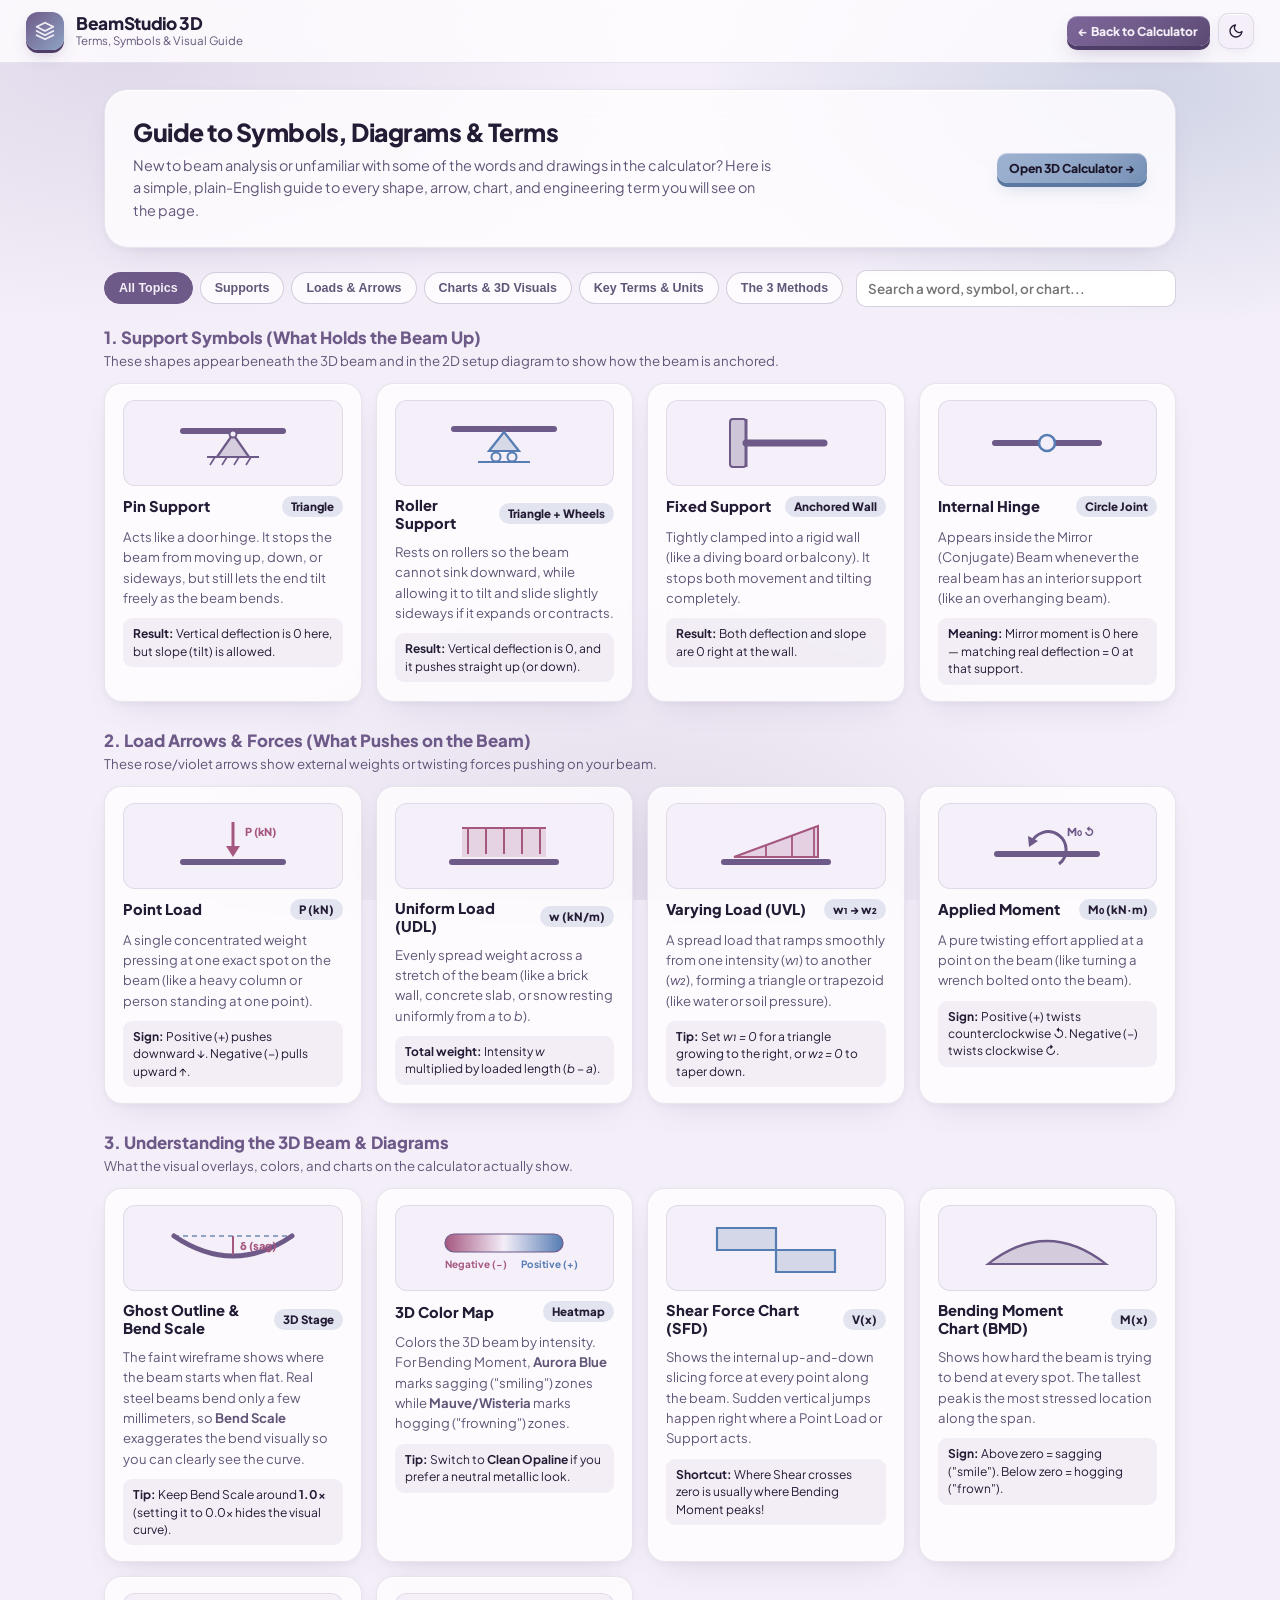
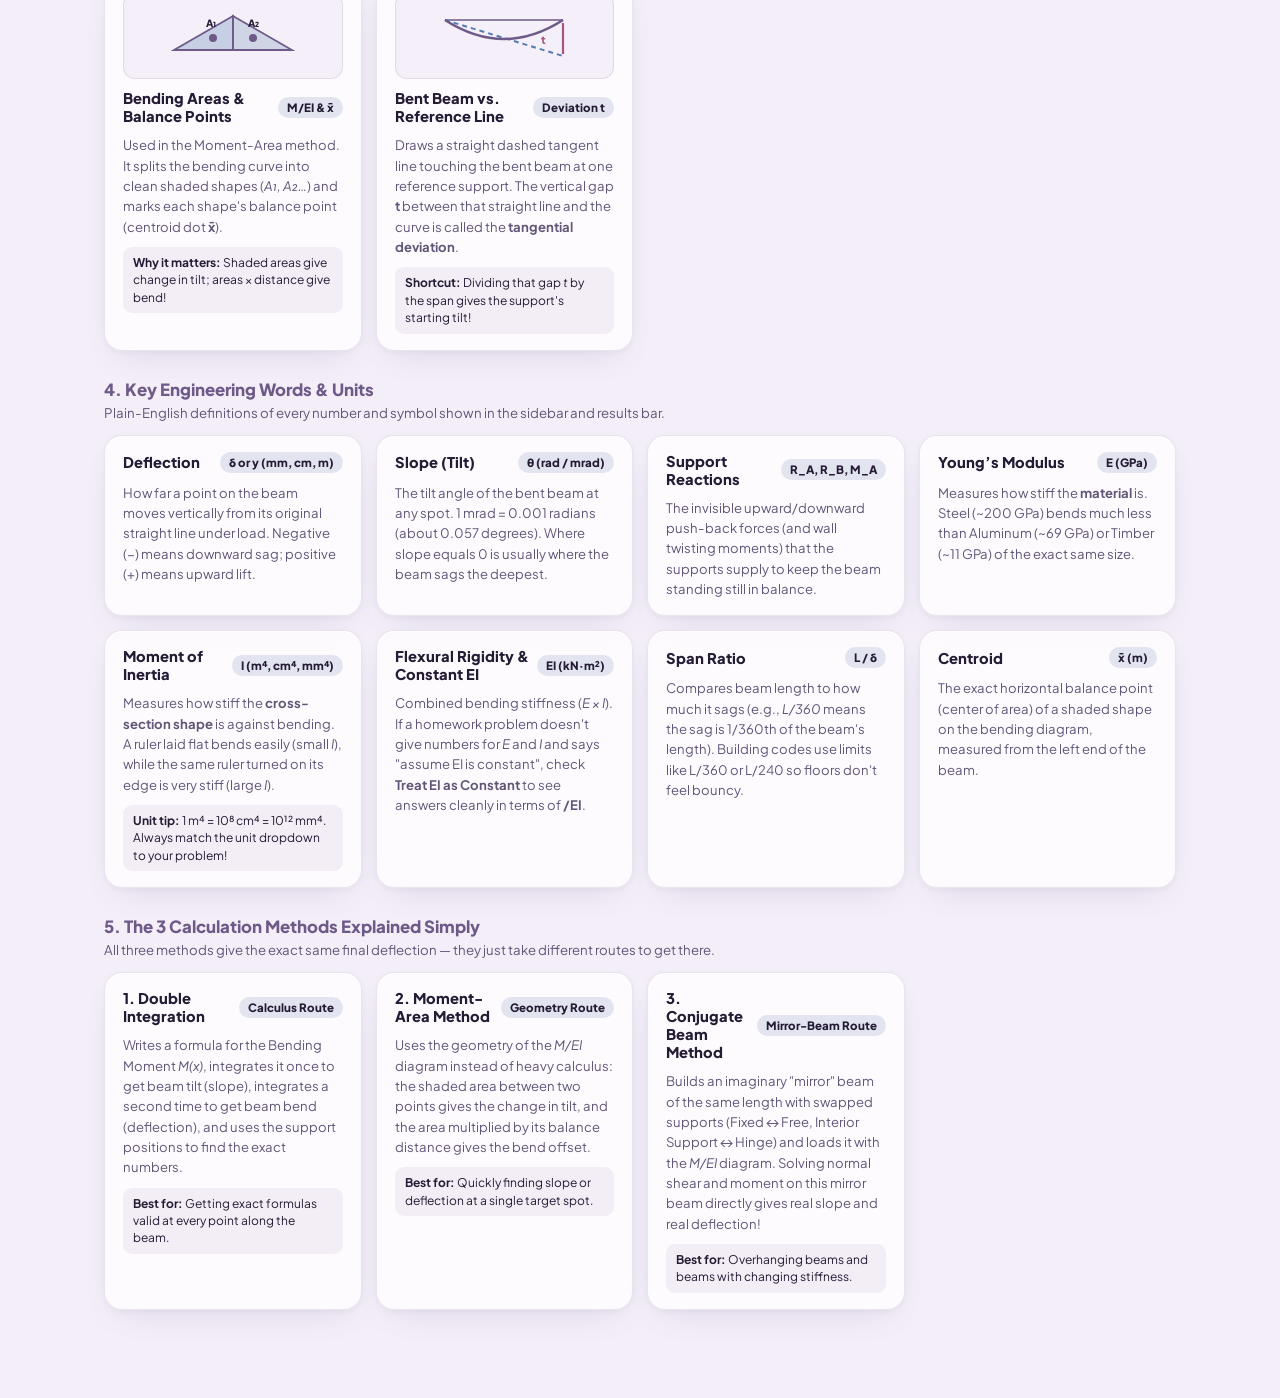
==== glossary.html @ db4e7d09 "Initial commit: BeamStudio 3D beam deflection, SFD & BMD calculator" ====
<!DOCTYPE html>
<html lang="en" data-theme="light">
<head>
  <meta charset="UTF-8" />
  <meta name="viewport" content="width=device-width, initial-scale=1.0" />
  <title>Terms &amp; Visual Guide — BeamStudio 3D</title>
  <link rel="preconnect" href="https://fonts.googleapis.com" />
  <link rel="preconnect" href="https://fonts.gstatic.com" crossorigin />
  <link href="https://fonts.googleapis.com/css2?family=Inter:wght@400;500;600;700&family=Plus+Jakarta+Sans:wght@600;700;800&display=swap" rel="stylesheet" />
  <link rel="stylesheet" href="css/styles.css" />
  <style>
    .glossary-wrap {
      max-width: 1120px;
      margin: 0 auto;
      padding: 26px 24px 60px;
    }
    .glossary-hero {
      background: var(--surface-card);
      backdrop-filter: blur(18px);
      border: 1px solid var(--border-subtle);
      border-radius: 24px;
      box-shadow: var(--shadow-card);
      padding: 26px 28px;
      margin-bottom: 22px;
      display: flex;
      flex-wrap: wrap;
      align-items: center;
      justify-content: space-between;
      gap: 18px;
    }
    .glossary-hero h1 {
      margin: 0 0 6px;
      font-size: 1.55rem;
      font-weight: 800;
      letter-spacing: -0.02em;
    }
    .glossary-hero p {
      margin: 0;
      font-size: 0.9rem;
      color: var(--text-secondary);
      max-width: 640px;
      line-height: 1.55;
    }
    .filter-bar {
      display: flex;
      flex-wrap: wrap;
      align-items: center;
      justify-content: space-between;
      gap: 12px;
      margin-bottom: 20px;
    }
    .filter-pills {
      display: flex;
      flex-wrap: wrap;
      gap: 7px;
    }
    .filter-pill {
      padding: 8px 14px;
      border-radius: 99px;
      border: 1px solid var(--border-strong);
      background: var(--surface-card);
      color: var(--text-secondary);
      font-size: 0.78rem;
      font-weight: 700;
      cursor: pointer;
      transition: all 0.15s ease;
    }
    .filter-pill.active, .filter-pill:hover {
      background: var(--wisteria);
      color: var(--starlight);
      border-color: var(--wisteria);
    }
    .search-box {
      min-width: 240px;
      max-width: 320px;
      flex: 1;
    }
    .section-group {
      margin-bottom: 28px;
    }
    .group-heading {
      font-size: 1.05rem;
      font-weight: 800;
      margin: 0 0 4px;
      color: var(--wisteria);
    }
    [data-theme="dark"] .group-heading { color: var(--aurora); }
    .group-desc {
      margin: 0 0 14px;
      font-size: 0.83rem;
      color: var(--text-secondary);
    }
    .visual-grid {
      display: grid;
      grid-template-columns: repeat(auto-fill, minmax(250px, 1fr));
      gap: 14px;
    }
    .term-card {
      background: var(--surface-card);
      backdrop-filter: blur(14px);
      border: 1px solid var(--border-subtle);
      border-radius: 18px;
      box-shadow: var(--shadow-card);
      padding: 16px 18px;
      display: flex;
      flex-direction: column;
      gap: 10px;
      transition: transform 0.18s ease;
    }
    .term-card:hover { transform: translateY(-2px); }
    .term-visual {
      height: 86px;
      border-radius: 12px;
      background: var(--surface-soft);
      border: 1px solid var(--border-subtle);
      display: grid;
      place-items: center;
      padding: 8px;
    }
    .term-head {
      display: flex;
      align-items: center;
      justify-content: space-between;
      gap: 8px;
    }
    .term-name {
      font-size: 0.92rem;
      font-weight: 800;
      color: var(--text-primary);
    }
    .term-symbol {
      font-size: 0.72rem;
      font-weight: 800;
      padding: 3px 9px;
      border-radius: 99px;
      background: rgba(142, 164, 196, 0.25);
      color: var(--text-primary);
      white-space: nowrap;
    }
    .term-def {
      margin: 0;
      font-size: 0.82rem;
      line-height: 1.55;
      color: var(--text-secondary);
    }
    .term-tip {
      font-size: 0.75rem;
      padding: 7px 10px;
      border-radius: 9px;
      background: rgba(110, 90, 136, 0.08);
      color: var(--text-primary);
      line-height: 1.45;
    }
    [data-theme="dark"] .term-tip { background: rgba(142, 164, 196, 0.12); }
    .empty-search {
      text-align: center;
      padding: 36px;
      color: var(--text-secondary);
      font-weight: 700;
    }
  </style>
</head>
<body>
  <header class="topbar">
    <div class="brand">
      <div class="brand-cube" aria-hidden="true">
        <svg width="20" height="20" viewBox="0 0 24 24" fill="none" stroke="currentColor" stroke-width="2.1" stroke-linecap="round" stroke-linejoin="round">
          <path d="M12 2L2 7l10 5 10-5-10-5z"/>
          <path d="M2 17l10 5 10-5"/>
          <path d="M2 12l10 5 10-5"/>
        </svg>
      </div>
      <div>
        <div class="brand-title">BeamStudio 3D</div>
        <div class="brand-sub">Terms, Symbols &amp; Visual Guide</div>
      </div>
    </div>

    <div class="topbar-actions">
      <a class="btn-3d btn-3d-primary btn-sm" href="index.html" style="text-decoration:none;">
        ← Back to Calculator
      </a>
      <button class="icon-btn" id="glossaryThemeBtn" type="button" title="Switch Starlight / Twilight Theme">
        <svg width="16" height="16" viewBox="0 0 24 24" fill="none" stroke="currentColor" stroke-width="2" stroke-linecap="round" stroke-linejoin="round">
          <path d="M21 12.79A9 9 0 1 1 11.21 3 7 7 0 0 0 21 12.79z"/>
        </svg>
      </button>
    </div>
  </header>

  <main class="glossary-wrap">
    <section class="glossary-hero">
      <div>
        <h1>Guide to Symbols, Diagrams &amp; Terms</h1>
        <p>
          New to beam analysis or unfamiliar with some of the words and drawings in the calculator? Here is a simple, plain-English guide to every shape, arrow, chart, and engineering term you will see on the page.
        </p>
      </div>
      <a class="btn-3d btn-3d-aurora btn-sm" href="index.html" style="text-decoration:none;">Open 3D Calculator →</a>
    </section>

    <!-- Search & Category Filters -->
    <div class="filter-bar">
      <div class="filter-pills" id="categoryPills">
        <button class="filter-pill active" data-cat="all" type="button">All Topics</button>
        <button class="filter-pill" data-cat="supports" type="button">Supports</button>
        <button class="filter-pill" data-cat="loads" type="button">Loads &amp; Arrows</button>
        <button class="filter-pill" data-cat="diagrams" type="button">Charts &amp; 3D Visuals</button>
        <button class="filter-pill" data-cat="terms" type="button">Key Terms &amp; Units</button>
        <button class="filter-pill" data-cat="methods" type="button">The 3 Methods</button>
      </div>
      <input class="input-3d search-box" id="termSearchInput" type="search" placeholder="Search a word, symbol, or chart..." />
    </div>

    <!-- 1. SUPPORT SYMBOLS -->
    <section class="section-group" data-group="supports">
      <h2 class="group-heading">1. Support Symbols (What Holds the Beam Up)</h2>
      <p class="group-desc">These shapes appear beneath the 3D beam and in the 2D setup diagram to show how the beam is anchored.</p>
      <div class="visual-grid">
        <article class="term-card" data-cat="supports">
          <div class="term-visual">
            <svg width="140" height="68" viewBox="0 0 140 68">
              <line x1="20" y1="22" x2="120" y2="22" stroke="#6e5a88" stroke-width="6" stroke-linecap="round"/>
              <polygon points="70,25 54,48 86,48" fill="rgba(110,90,136,0.22)" stroke="#6e5a88" stroke-width="2.2"/>
              <circle cx="70" cy="25" r="3.5" fill="#f3eef8" stroke="#6e5a88" stroke-width="2"/>
              <line x1="44" y1="48" x2="96" y2="48" stroke="#6e5a88" stroke-width="2"/>
              <line x1="52" y1="48" x2="47" y2="56" stroke="#6e5a88" stroke-width="1.6"/>
              <line x1="64" y1="48" x2="59" y2="56" stroke="#6e5a88" stroke-width="1.6"/>
              <line x1="76" y1="48" x2="71" y2="56" stroke="#6e5a88" stroke-width="1.6"/>
              <line x1="88" y1="48" x2="83" y2="56" stroke="#6e5a88" stroke-width="1.6"/>
            </svg>
          </div>
          <div class="term-head">
            <span class="term-name">Pin Support</span>
            <span class="term-symbol">Triangle</span>
          </div>
          <p class="term-def">Acts like a door hinge. It stops the beam from moving up, down, or sideways, but still lets the end tilt freely as the beam bends.</p>
          <div class="term-tip"><strong>Result:</strong> Vertical deflection is 0 here, but slope (tilt) is allowed.</div>
        </article>

        <article class="term-card" data-cat="supports">
          <div class="term-visual">
            <svg width="140" height="68" viewBox="0 0 140 68">
              <line x1="20" y1="20" x2="120" y2="20" stroke="#6e5a88" stroke-width="6" stroke-linecap="round"/>
              <polygon points="70,23 55,42 85,42" fill="rgba(142,164,196,0.30)" stroke="#557cb3" stroke-width="2.2"/>
              <circle cx="62" cy="48" r="4.5" fill="none" stroke="#557cb3" stroke-width="2"/>
              <circle cx="78" cy="48" r="4.5" fill="none" stroke="#557cb3" stroke-width="2"/>
              <line x1="44" y1="53" x2="96" y2="53" stroke="#557cb3" stroke-width="2"/>
            </svg>
          </div>
          <div class="term-head">
            <span class="term-name">Roller Support</span>
            <span class="term-symbol">Triangle + Wheels</span>
          </div>
          <p class="term-def">Rests on rollers so the beam cannot sink downward, while allowing it to tilt and slide slightly sideways if it expands or contracts.</p>
          <div class="term-tip"><strong>Result:</strong> Vertical deflection is 0, and it pushes straight up (or down).</div>
        </article>

        <article class="term-card" data-cat="supports">
          <div class="term-visual">
            <svg width="140" height="68" viewBox="0 0 140 68">
              <rect x="24" y="10" width="16" height="48" rx="3" fill="rgba(110,90,136,0.28)" stroke="#6e5a88" stroke-width="2"/>
              <line x1="40" y1="10" x2="40" y2="58" stroke="#6e5a88" stroke-width="3"/>
              <line x1="40" y1="34" x2="118" y2="34" stroke="#6e5a88" stroke-width="7" stroke-linecap="round"/>
            </svg>
          </div>
          <div class="term-head">
            <span class="term-name">Fixed Support</span>
            <span class="term-symbol">Anchored Wall</span>
          </div>
          <p class="term-def">Tightly clamped into a rigid wall (like a diving board or balcony). It stops both movement and tilting completely.</p>
          <div class="term-tip"><strong>Result:</strong> Both deflection and slope are 0 right at the wall.</div>
        </article>

        <article class="term-card" data-cat="supports">
          <div class="term-visual">
            <svg width="140" height="68" viewBox="0 0 140 68">
              <line x1="18" y1="34" x2="62" y2="34" stroke="#6e5a88" stroke-width="6" stroke-linecap="round"/>
              <line x1="78" y1="34" x2="122" y2="34" stroke="#6e5a88" stroke-width="6" stroke-linecap="round"/>
              <circle cx="70" cy="34" r="8" fill="#f3eef8" stroke="#557cb3" stroke-width="2.6"/>
            </svg>
          </div>
          <div class="term-head">
            <span class="term-name">Internal Hinge</span>
            <span class="term-symbol">Circle Joint</span>
          </div>
          <p class="term-def">Appears inside the Mirror (Conjugate) Beam whenever the real beam has an interior support (like an overhanging beam).</p>
          <div class="term-tip"><strong>Meaning:</strong> Mirror moment is 0 here — matching real deflection = 0 at that support.</div>
        </article>
      </div>
    </section>

    <!-- 2. LOAD SYMBOLS -->
    <section class="section-group" data-group="loads">
      <h2 class="group-heading">2. Load Arrows &amp; Forces (What Pushes on the Beam)</h2>
      <p class="group-desc">These rose/violet arrows show external weights or twisting forces pushing on your beam.</p>
      <div class="visual-grid">
        <article class="term-card" data-cat="loads">
          <div class="term-visual">
            <svg width="140" height="68" viewBox="0 0 140 68">
              <line x1="20" y1="50" x2="120" y2="50" stroke="#6e5a88" stroke-width="6" stroke-linecap="round"/>
              <line x1="70" y1="10" x2="70" y2="41" stroke="#a65780" stroke-width="3"/>
              <polygon points="70,45 63,34 77,34" fill="#a65780"/>
              <text x="82" y="24" font-size="11" font-weight="800" fill="#a65780">P (kN)</text>
            </svg>
          </div>
          <div class="term-head">
            <span class="term-name">Point Load</span>
            <span class="term-symbol">P (kN)</span>
          </div>
          <p class="term-def">A single concentrated weight pressing at one exact spot on the beam (like a heavy column or person standing at one point).</p>
          <div class="term-tip"><strong>Sign:</strong> Positive (+) pushes downward ↓. Negative (−) pulls upward ↑.</div>
        </article>

        <article class="term-card" data-cat="loads">
          <div class="term-visual">
            <svg width="140" height="68" viewBox="0 0 140 68">
              <line x1="18" y1="50" x2="122" y2="50" stroke="#6e5a88" stroke-width="6" stroke-linecap="round"/>
              <rect x="28" y="16" width="84" height="29" fill="rgba(166,87,128,0.18)"/>
              <line x1="28" y1="16" x2="112" y2="16" stroke="#a65780" stroke-width="2.2"/>
              <g stroke="#a65780" stroke-width="2">
                <line x1="34" y1="16" x2="34" y2="42"/><line x1="52" y1="16" x2="52" y2="42"/>
                <line x1="70" y1="16" x2="70" y2="42"/><line x1="88" y1="16" x2="88" y2="42"/>
                <line x1="106" y1="16" x2="106" y2="42"/>
              </g>
            </svg>
          </div>
          <div class="term-head">
            <span class="term-name">Uniform Load (UDL)</span>
            <span class="term-symbol">w (kN/m)</span>
          </div>
          <p class="term-def">Evenly spread weight across a stretch of the beam (like a brick wall, concrete slab, or snow resting uniformly from <i>a</i> to <i>b</i>).</p>
          <div class="term-tip"><strong>Total weight:</strong> Intensity <i>w</i> multiplied by loaded length (<i>b − a</i>).</div>
        </article>

        <article class="term-card" data-cat="loads">
          <div class="term-visual">
            <svg width="140" height="68" viewBox="0 0 140 68">
              <line x1="18" y1="50" x2="122" y2="50" stroke="#6e5a88" stroke-width="6" stroke-linecap="round"/>
              <polygon points="28,45 112,45 112,14" fill="rgba(166,87,128,0.20)" stroke="#a65780" stroke-width="2"/>
              <line x1="60" y1="33" x2="60" y2="44" stroke="#a65780" stroke-width="1.8"/>
              <line x1="86" y1="24" x2="86" y2="44" stroke="#a65780" stroke-width="1.8"/>
              <line x1="108" y1="16" x2="108" y2="44" stroke="#a65780" stroke-width="1.8"/>
            </svg>
          </div>
          <div class="term-head">
            <span class="term-name">Varying Load (UVL)</span>
            <span class="term-symbol">w₁ → w₂</span>
          </div>
          <p class="term-def">A spread load that ramps smoothly from one intensity (<i>w₁</i>) to another (<i>w₂</i>), forming a triangle or trapezoid (like water or soil pressure).</p>
          <div class="term-tip"><strong>Tip:</strong> Set <i>w₁ = 0</i> for a triangle growing to the right, or <i>w₂ = 0</i> to taper down.</div>
        </article>

        <article class="term-card" data-cat="loads">
          <div class="term-visual">
            <svg width="140" height="68" viewBox="0 0 140 68">
              <line x1="20" y1="42" x2="120" y2="42" stroke="#6e5a88" stroke-width="6" stroke-linecap="round"/>
              <path d="M 54 32 A 18 18 0 1 1 82 52" fill="none" stroke="#6e5a88" stroke-width="3"/>
              <polygon points="52,35 51,24 61,29" fill="#6e5a88"/>
              <text x="90" y="24" font-size="11" font-weight="800" fill="#6e5a88">M₀ ↺</text>
            </svg>
          </div>
          <div class="term-head">
            <span class="term-name">Applied Moment</span>
            <span class="term-symbol">M₀ (kN·m)</span>
          </div>
          <p class="term-def">A pure twisting effort applied at a point on the beam (like turning a wrench bolted onto the beam).</p>
          <div class="term-tip"><strong>Sign:</strong> Positive (+) twists counterclockwise ↺. Negative (−) twists clockwise ↻.</div>
        </article>
      </div>
    </section>

    <!-- 3. CHARTS & 3D VISUALS -->
    <section class="section-group" data-group="diagrams">
      <h2 class="group-heading">3. Understanding the 3D Beam &amp; Diagrams</h2>
      <p class="group-desc">What the visual overlays, colors, and charts on the calculator actually show.</p>
      <div class="visual-grid">
        <article class="term-card" data-cat="diagrams">
          <div class="term-visual">
            <svg width="150" height="68" viewBox="0 0 150 68">
              <line x1="16" y1="22" x2="134" y2="22" stroke="#8ea4c4" stroke-width="2" stroke-dasharray="5,4"/>
              <path d="M 16 22 Q 75 62 134 22" fill="none" stroke="#6e5a88" stroke-width="5" stroke-linecap="round"/>
              <line x1="75" y1="22" x2="75" y2="41" stroke="#a65780" stroke-width="2"/>
              <text x="82" y="36" font-size="11" font-weight="800" fill="#a65780">δ (sag)</text>
            </svg>
          </div>
          <div class="term-head">
            <span class="term-name">Ghost Outline &amp; Bend Scale</span>
            <span class="term-symbol">3D Stage</span>
          </div>
          <p class="term-def">The faint wireframe shows where the beam starts when flat. Real steel beams bend only a few millimeters, so <b>Bend Scale</b> exaggerates the bend visually so you can clearly see the curve.</p>
          <div class="term-tip"><strong>Tip:</strong> Keep Bend Scale around <b>1.0×</b> (setting it to 0.0× hides the visual curve).</div>
        </article>

        <article class="term-card" data-cat="diagrams">
          <div class="term-visual">
            <svg width="150" height="68" viewBox="0 0 150 68">
              <defs>
                <linearGradient id="gMap" x1="0" x2="1" y1="0" y2="0">
                  <stop offset="0%" stop-color="#a65780"/>
                  <stop offset="50%" stop-color="#f3eef8"/>
                  <stop offset="100%" stop-color="#557cb3"/>
                </linearGradient>
              </defs>
              <rect x="16" y="20" width="118" height="18" rx="9" fill="url(#gMap)" stroke="#6e5a88" stroke-width="1.2"/>
              <text x="16" y="54" font-size="10" font-weight="700" fill="#a65780">Negative (−)</text>
              <text x="92" y="54" font-size="10" font-weight="700" fill="#557cb3">Positive (+)</text>
            </svg>
          </div>
          <div class="term-head">
            <span class="term-name">3D Color Map</span>
            <span class="term-symbol">Heatmap</span>
          </div>
          <p class="term-def">Colors the 3D beam by intensity. For Bending Moment, <b>Aurora Blue</b> marks sagging ("smiling") zones while <b>Mauve/Wisteria</b> marks hogging ("frowning") zones.</p>
          <div class="term-tip"><strong>Tip:</strong> Switch to <b>Clean Opaline</b> if you prefer a neutral metallic look.</div>
        </article>

        <article class="term-card" data-cat="diagrams">
          <div class="term-visual">
            <svg width="150" height="68" viewBox="0 0 150 68">
              <line x1="16" y1="36" x2="134" y2="36" stroke="#6e5a88" stroke-width="1.5"/>
              <polygon points="16,36 16,14 75,14 75,58 134,58 134,36" fill="rgba(142,164,196,0.32)" stroke="#557cb3" stroke-width="2.2"/>
            </svg>
          </div>
          <div class="term-head">
            <span class="term-name">Shear Force Chart (SFD)</span>
            <span class="term-symbol">V(x)</span>
          </div>
          <p class="term-def">Shows the internal up-and-down slicing force at every point along the beam. Sudden vertical jumps happen right where a Point Load or Support acts.</p>
          <div class="term-tip"><strong>Shortcut:</strong> Where Shear crosses zero is usually where Bending Moment peaks!</div>
        </article>

        <article class="term-card" data-cat="diagrams">
          <div class="term-visual">
            <svg width="150" height="68" viewBox="0 0 150 68">
              <line x1="16" y1="50" x2="134" y2="50" stroke="#6e5a88" stroke-width="1.5"/>
              <path d="M 16 50 Q 75 4 134 50 Z" fill="rgba(110,90,136,0.24)" stroke="#6e5a88" stroke-width="2.2"/>
            </svg>
          </div>
          <div class="term-head">
            <span class="term-name">Bending Moment Chart (BMD)</span>
            <span class="term-symbol">M(x)</span>
          </div>
          <p class="term-def">Shows how hard the beam is trying to bend at every spot. The tallest peak is the most stressed location along the span.</p>
          <div class="term-tip"><strong>Sign:</strong> Above zero = sagging ("smile"). Below zero = hogging ("frown").</div>
        </article>

        <article class="term-card" data-cat="diagrams">
          <div class="term-visual">
            <svg width="150" height="68" viewBox="0 0 150 68">
              <line x1="16" y1="48" x2="134" y2="48" stroke="#6e5a88" stroke-width="1.5"/>
              <polygon points="16,48 75,14 75,48" fill="rgba(85,124,179,0.28)" stroke="#6e5a88" stroke-width="1.8"/>
              <polygon points="75,48 75,14 134,48" fill="rgba(142,164,196,0.34)" stroke="#6e5a88" stroke-width="1.8"/>
              <circle cx="55" cy="36" r="4" fill="#6e5a88"/>
              <circle cx="95" cy="36" r="4" fill="#6e5a88"/>
              <text x="48" y="25" font-size="10" font-weight="800" fill="#241b35">A₁</text>
              <text x="90" y="25" font-size="10" font-weight="800" fill="#241b35">A₂</text>
            </svg>
          </div>
          <div class="term-head">
            <span class="term-name">Bending Areas &amp; Balance Points</span>
            <span class="term-symbol">M/EI &amp; x̄</span>
          </div>
          <p class="term-def">Used in the Moment-Area method. It splits the bending curve into clean shaded shapes (<i>A₁, A₂…</i>) and marks each shape's balance point (centroid dot <b>x̄</b>).</p>
          <div class="term-tip"><strong>Why it matters:</strong> Shaded areas give change in tilt; areas × distance give bend!</div>
        </article>

        <article class="term-card" data-cat="diagrams">
          <div class="term-visual">
            <svg width="150" height="68" viewBox="0 0 150 68">
              <line x1="16" y1="18" x2="134" y2="18" stroke="#6e5a88" stroke-width="1.4"/>
              <line x1="16" y1="18" x2="134" y2="54" stroke="#557cb3" stroke-width="2" stroke-dasharray="5,4"/>
              <path d="M 16 18 Q 75 56 134 18" fill="none" stroke="#6e5a88" stroke-width="2.6"/>
              <line x1="134" y1="52" x2="134" y2="21" stroke="#a65780" stroke-width="2.2"/>
              <text x="112" y="42" font-size="11" font-weight="800" fill="#a65780">t</text>
            </svg>
          </div>
          <div class="term-head">
            <span class="term-name">Bent Beam vs. Reference Line</span>
            <span class="term-symbol">Deviation t</span>
          </div>
          <p class="term-def">Draws a straight dashed tangent line touching the bent beam at one reference support. The vertical gap <b>t</b> between that straight line and the curve is called the <b>tangential deviation</b>.</p>
          <div class="term-tip"><strong>Shortcut:</strong> Dividing that gap <i>t</i> by the span gives the support's starting tilt!</div>
        </article>
      </div>
    </section>

    <!-- 4. KEY TERMS & UNITS -->
    <section class="section-group" data-group="terms">
      <h2 class="group-heading">4. Key Engineering Words &amp; Units</h2>
      <p class="group-desc">Plain-English definitions of every number and symbol shown in the sidebar and results bar.</p>
      <div class="visual-grid">
        <article class="term-card" data-cat="terms">
          <div class="term-head">
            <span class="term-name">Deflection</span>
            <span class="term-symbol">δ or y (mm, cm, m)</span>
          </div>
          <p class="term-def">How far a point on the beam moves vertically from its original straight line under load. Negative (−) means downward sag; positive (+) means upward lift.</p>
        </article>

        <article class="term-card" data-cat="terms">
          <div class="term-head">
            <span class="term-name">Slope (Tilt)</span>
            <span class="term-symbol">θ (rad / mrad)</span>
          </div>
          <p class="term-def">The tilt angle of the bent beam at any spot. 1 mrad = 0.001 radians (about 0.057 degrees). Where slope equals 0 is usually where the beam sags the deepest.</p>
        </article>

        <article class="term-card" data-cat="terms">
          <div class="term-head">
            <span class="term-name">Support Reactions</span>
            <span class="term-symbol">R_A, R_B, M_A</span>
          </div>
          <p class="term-def">The invisible upward/downward push-back forces (and wall twisting moments) that the supports supply to keep the beam standing still in balance.</p>
        </article>

        <article class="term-card" data-cat="terms">
          <div class="term-head">
            <span class="term-name">Young’s Modulus</span>
            <span class="term-symbol">E (GPa)</span>
          </div>
          <p class="term-def">Measures how stiff the <b>material</b> is. Steel (~200 GPa) bends much less than Aluminum (~69 GPa) or Timber (~11 GPa) of the exact same size.</p>
        </article>

        <article class="term-card" data-cat="terms">
          <div class="term-head">
            <span class="term-name">Moment of Inertia</span>
            <span class="term-symbol">I (m⁴, cm⁴, mm⁴)</span>
          </div>
          <p class="term-def">Measures how stiff the <b>cross-section shape</b> is against bending. A ruler laid flat bends easily (small <i>I</i>), while the same ruler turned on its edge is very stiff (large <i>I</i>).</p>
          <div class="term-tip"><strong>Unit tip:</strong> 1 m⁴ = 10⁸ cm⁴ = 10¹² mm⁴. Always match the unit dropdown to your problem!</div>
        </article>

        <article class="term-card" data-cat="terms">
          <div class="term-head">
            <span class="term-name">Flexural Rigidity &amp; Constant EI</span>
            <span class="term-symbol">EI (kN·m²)</span>
          </div>
          <p class="term-def">Combined bending stiffness (<i>E × I</i>). If a homework problem doesn't give numbers for <i>E</i> and <i>I</i> and says "assume EI is constant", check <b>Treat EI as Constant</b> to see answers cleanly in terms of <b>/EI</b>.</p>
        </article>

        <article class="term-card" data-cat="terms">
          <div class="term-head">
            <span class="term-name">Span Ratio</span>
            <span class="term-symbol">L / δ</span>
          </div>
          <p class="term-def">Compares beam length to how much it sags (e.g., <i>L/360</i> means the sag is 1/360th of the beam's length). Building codes use limits like L/360 or L/240 so floors don't feel bouncy.</p>
        </article>

        <article class="term-card" data-cat="terms">
          <div class="term-head">
            <span class="term-name">Centroid</span>
            <span class="term-symbol">x̄ (m)</span>
          </div>
          <p class="term-def">The exact horizontal balance point (center of area) of a shaded shape on the bending diagram, measured from the left end of the beam.</p>
        </article>
      </div>
    </section>

    <!-- 5. THE 3 ANALYSIS METHODS -->
    <section class="section-group" data-group="methods">
      <h2 class="group-heading">5. The 3 Calculation Methods Explained Simply</h2>
      <p class="group-desc">All three methods give the exact same final deflection — they just take different routes to get there.</p>
      <div class="visual-grid">
        <article class="term-card" data-cat="methods">
          <div class="term-head">
            <span class="term-name">1. Double Integration</span>
            <span class="term-symbol">Calculus Route</span>
          </div>
          <p class="term-def">Writes a formula for the Bending Moment <i>M(x)</i>, integrates it once to get beam tilt (slope), integrates a second time to get beam bend (deflection), and uses the support positions to find the exact numbers.</p>
          <div class="term-tip"><strong>Best for:</strong> Getting exact formulas valid at every point along the beam.</div>
        </article>

        <article class="term-card" data-cat="methods">
          <div class="term-head">
            <span class="term-name">2. Moment-Area Method</span>
            <span class="term-symbol">Geometry Route</span>
          </div>
          <p class="term-def">Uses the geometry of the <i>M/EI</i> diagram instead of heavy calculus: the shaded area between two points gives the change in tilt, and the area multiplied by its balance distance gives the bend offset.</p>
          <div class="term-tip"><strong>Best for:</strong> Quickly finding slope or deflection at a single target spot.</div>
        </article>

        <article class="term-card" data-cat="methods">
          <div class="term-head">
            <span class="term-name">3. Conjugate Beam Method</span>
            <span class="term-symbol">Mirror-Beam Route</span>
          </div>
          <p class="term-def">Builds an imaginary "mirror" beam of the same length with swapped supports (Fixed ↔ Free, Interior Support ↔ Hinge) and loads it with the <i>M/EI</i> diagram. Solving normal shear and moment on this mirror beam directly gives real slope and real deflection!</p>
          <div class="term-tip"><strong>Best for:</strong> Overhanging beams and beams with changing stiffness.</div>
        </article>
      </div>
    </section>

    <div class="empty-search hidden" id="emptySearchMsg">No matching terms found. Try another keyword like "pin", "UDL", "slope", or "EI".</div>
  </main>

  <script>
    (function () {
      const themeBtn = document.getElementById('glossaryThemeBtn');
      let dark = false;
      try {
        dark = localStorage.getItem('beamstudio_theme') === 'dark';
        if (dark) document.documentElement.setAttribute('data-theme', 'dark');
      } catch (_) {}

      themeBtn.addEventListener('click', () => {
        dark = !dark;
        document.documentElement.setAttribute('data-theme', dark ? 'dark' : 'light');
        try { localStorage.setItem('beamstudio_theme', dark ? 'dark' : 'light'); } catch (_) {}
      });

      const pills = document.querySelectorAll('#categoryPills .filter-pill');
      const searchInput = document.getElementById('termSearchInput');
      const groups = document.querySelectorAll('.section-group');
      const cards = document.querySelectorAll('.term-card');
      const emptyMsg = document.getElementById('emptySearchMsg');
      let activeCat = 'all';

      function applyFilter() {
        const q = searchInput.value.trim().toLowerCase();
        let visibleCount = 0;

        cards.forEach((card) => {
          const catMatch = activeCat === 'all' || card.dataset.cat === activeCat;
          const textMatch = !q || card.textContent.toLowerCase().includes(q);
          const show = catMatch && textMatch;
          card.classList.toggle('hidden', !show);
          if (show) visibleCount++;
        });

        groups.forEach((grp) => {
          const hasVisible = grp.querySelectorAll('.term-card:not(.hidden)').length > 0;
          grp.classList.toggle('hidden', !hasVisible);
        });

        emptyMsg.classList.toggle('hidden', visibleCount > 0);
      }

      pills.forEach((p) => {
        p.addEventListener('click', () => {
          pills.forEach((b) => b.classList.remove('active'));
          p.classList.add('active');
          activeCat = p.dataset.cat;
          applyFilter();
        });
      });

      searchInput.addEventListener('input', applyFilter);
    })();
  </script>
</body>
</html>
---- css/styles.css ----
/* ==========================================================================
   BeamStudio 3D — Calm, Guided Structural Studio Design System
   Uploaded Color Palette (The Color Palette Studio):
     STARLIGHT : #f3eef8
     OPALINE   : #cdc4dc
     AURORA    : #8ea4c4
     WISTERIA  : #6e5a88
   ========================================================================== */

:root {
  --starlight: #f3eef8;
  --opaline: #cdc4dc;
  --aurora: #8ea4c4;
  --wisteria: #6e5a88;

  --wisteria-deep: #4e3d66;
  --wisteria-ink: #241b35;
  --wisteria-muted: #65597b;
  --aurora-deep: #5a7fb3;
  --mauve-accent: #a65780;

  --bg-mesh:
    radial-gradient(ellipse 65% 50% at 10% 6%, rgba(205, 196, 220, 0.50), transparent 60%),
    radial-gradient(ellipse 60% 45% at 90% 10%, rgba(142, 164, 196, 0.34), transparent 58%),
    radial-gradient(ellipse 55% 45% at 50% 96%, rgba(110, 90, 136, 0.12), transparent 65%),
    #f3eef8;

  --surface-card: rgba(255, 253, 255, 0.84);
  --surface-card-solid: #faf7fd;
  --surface-soft: rgba(243, 238, 248, 0.90);
  --surface-input: #ffffff;
  --surface-3d-stage: radial-gradient(circle at 50% 26%, #ffffff 0%, #f3eef8 60%, #e5deef 100%);
  --border-subtle: rgba(110, 90, 136, 0.14);
  --border-strong: rgba(110, 90, 136, 0.28);
  --text-primary: #241b35;
  --text-secondary: #625678;

  --shadow-card:
    0 14px 34px -16px rgba(110, 90, 136, 0.20),
    0 2px 8px -2px rgba(110, 90, 136, 0.08),
    inset 0 1px 0 rgba(255, 255, 255, 0.95);
  --shadow-btn-3d:
    0 4px 0 #4e3d66,
    0 10px 20px -6px rgba(110, 90, 136, 0.38),
    inset 0 1px 0 rgba(243, 238, 248, 0.35);
  --shadow-btn-aurora:
    0 4px 0 #5b78a1,
    0 10px 18px -6px rgba(142, 164, 196, 0.42),
    inset 0 1px 0 rgba(243, 238, 248, 0.45);
  --shadow-pill: 0 4px 14px -6px rgba(110, 90, 136, 0.22), inset 0 1px 0 rgba(255, 255, 255, 0.85);

  --radius-xl: 22px;
  --radius-lg: 16px;
  --radius-md: 12px;
  --radius-sm: 10px;
}

[data-theme="dark"] {
  --bg-mesh:
    radial-gradient(ellipse 65% 50% at 15% 10%, rgba(110, 90, 136, 0.28), transparent 60%),
    radial-gradient(ellipse 60% 45% at 88% 15%, rgba(142, 164, 196, 0.18), transparent 60%),
    #171222;
  --surface-card: rgba(34, 27, 49, 0.86);
  --surface-card-solid: #231b33;
  --surface-soft: rgba(45, 36, 65, 0.90);
  --surface-input: rgba(22, 17, 34, 0.85);
  --surface-3d-stage: radial-gradient(circle at 50% 25%, #2d2342 0%, #1d162c 62%, #130e1e 100%);
  --border-subtle: rgba(205, 196, 220, 0.14);
  --border-strong: rgba(205, 196, 220, 0.28);
  --text-primary: #f3eef8;
  --text-secondary: #cdc4dc;

  --shadow-card:
    0 20px 44px -16px rgba(5, 3, 12, 0.65),
    inset 0 1px 0 rgba(243, 238, 248, 0.08);
  --shadow-btn-3d:
    0 4px 0 #34264a,
    0 10px 22px -6px rgba(0, 0, 0, 0.55),
    inset 0 1px 0 rgba(243, 238, 248, 0.22);
  --shadow-pill: 0 6px 16px -6px rgba(0, 0, 0, 0.45), inset 0 1px 0 rgba(243, 238, 248, 0.08);
}

*, *::before, *::after { box-sizing: border-box; }

html, body {
  margin: 0;
  padding: 0;
  min-height: 100vh;
  font-family: 'Plus Jakarta Sans', 'Inter', 'Segoe UI', system-ui, -apple-system, sans-serif;
  color: var(--text-primary);
  background: var(--bg-mesh);
  background-attachment: fixed;
  -webkit-font-smoothing: antialiased;
}

::-webkit-scrollbar { width: 7px; height: 7px; }
::-webkit-scrollbar-track { background: transparent; }
::-webkit-scrollbar-thumb { background: rgba(110, 90, 136, 0.28); border-radius: 99px; }
::-webkit-scrollbar-thumb:hover { background: rgba(110, 90, 136, 0.5); }

/* ==========================================================================
   Clean Top Navigation Bar
   ========================================================================== */
.topbar {
  position: sticky;
  top: 0;
  z-index: 60;
  display: flex;
  align-items: center;
  justify-content: space-between;
  gap: 16px;
  padding: 12px 26px;
  background: var(--surface-card);
  backdrop-filter: blur(18px);
  -webkit-backdrop-filter: blur(18px);
  border-bottom: 1px solid var(--border-subtle);
}

.brand {
  display: flex;
  align-items: center;
  gap: 12px;
}

.brand-cube {
  width: 38px;
  height: 38px;
  border-radius: 12px;
  background: linear-gradient(135deg, var(--wisteria) 0%, var(--aurora) 100%);
  display: grid;
  place-items: center;
  color: var(--starlight);
  box-shadow: 0 3px 0 var(--wisteria-deep), 0 8px 18px -6px rgba(110, 90, 136, 0.45);
}

.brand-title {
  font-size: 1.08rem;
  font-weight: 800;
  letter-spacing: -0.02em;
  line-height: 1.15;
}
.brand-sub {
  font-size: 0.72rem;
  color: var(--text-secondary);
}

.topbar-actions {
  display: flex;
  align-items: center;
  gap: 8px;
}

.ai-status-btn {
  display: inline-flex;
  align-items: center;
  gap: 8px;
  padding: 8px 13px;
  border-radius: 12px;
  border: 1px solid var(--border-strong);
  background: var(--surface-soft);
  color: var(--text-primary);
  font-size: 0.78rem;
  font-weight: 700;
  cursor: pointer;
  box-shadow: var(--shadow-pill);
  transition: all 0.18s ease;
}
.ai-status-btn:hover { transform: translateY(-1px); border-color: var(--wisteria); }

.status-led {
  width: 8px;
  height: 8px;
  border-radius: 50%;
  background: var(--opaline);
  box-shadow: 0 0 0 3px rgba(205, 196, 220, 0.35);
}
.status-led.connected {
  background: #4ea882;
  box-shadow: 0 0 0 3px rgba(78, 168, 130, 0.25);
}

.icon-btn {
  width: 36px;
  height: 36px;
  border-radius: 11px;
  border: 1px solid var(--border-subtle);
  background: var(--surface-soft);
  color: var(--text-primary);
  display: grid;
  place-items: center;
  cursor: pointer;
  font-weight: 800;
  font-size: 0.86rem;
  box-shadow: var(--shadow-pill);
  transition: all 0.16s ease;
}
.icon-btn:hover { transform: translateY(-1px); border-color: var(--aurora); }

/* ==========================================================================
   Welcome Tip Banner (Gentle First-Time Guidance, Dismissible)
   ========================================================================== */
.welcome-banner {
  max-width: 1580px;
  margin: 16px auto 0;
  padding: 11px 18px;
  border-radius: 14px;
  background: linear-gradient(90deg, rgba(142, 164, 196, 0.22), rgba(205, 196, 220, 0.28));
  border: 1px solid var(--border-strong);
  display: flex;
  align-items: center;
  justify-content: space-between;
  gap: 14px;
  font-size: 0.82rem;
  line-height: 1.45;
  margin-left: 26px;
  margin-right: 26px;
}
.welcome-banner strong { color: var(--wisteria); }
[data-theme="dark"] .welcome-banner strong { color: var(--starlight); }
.banner-close {
  border: none;
  background: transparent;
  color: var(--text-secondary);
  font-size: 0.85rem;
  font-weight: 800;
  cursor: pointer;
  padding: 4px 8px;
  border-radius: 8px;
}
.banner-close:hover { background: rgba(110, 90, 136, 0.14); }

/* ==========================================================================
   Main Two-Column Studio Workspace
   ========================================================================== */
.workspace {
  display: grid;
  grid-template-columns: 356px minmax(0, 1fr);
  gap: 22px;
  padding: 18px 26px 40px;
  max-width: 1632px;
  margin: 0 auto;
  align-items: start;
}

.card-3d {
  background: var(--surface-card);
  backdrop-filter: blur(18px);
  -webkit-backdrop-filter: blur(18px);
  border: 1px solid var(--border-subtle);
  border-radius: var(--radius-xl);
  box-shadow: var(--shadow-card);
  padding: 18px;
}

/* ==========================================================================
   Left Guided Setup Sidebar (Clean 3-Step Flow)
   ========================================================================== */
.sidebar {
  display: flex;
  flex-direction: column;
  gap: 14px;
  position: sticky;
  top: 76px;
  max-height: calc(100vh - 94px);
  overflow-y: auto;
  padding-right: 3px;
}

.setup-step {
  background: var(--surface-card);
  backdrop-filter: blur(16px);
  border: 1px solid var(--border-subtle);
  border-radius: var(--radius-xl);
  box-shadow: var(--shadow-card);
  padding: 16px 18px;
}

.step-heading {
  display: flex;
  align-items: center;
  justify-content: space-between;
  gap: 10px;
  margin-bottom: 12px;
}
.step-heading-left {
  display: flex;
  align-items: center;
  gap: 9px;
}
.step-num {
  width: 24px;
  height: 24px;
  border-radius: 8px;
  background: linear-gradient(135deg, var(--wisteria), var(--aurora));
  color: var(--starlight);
  font-size: 0.74rem;
  font-weight: 800;
  display: grid;
  place-items: center;
  flex-shrink: 0;
}
.step-heading-title {
  font-size: 0.9rem;
  font-weight: 800;
  color: var(--text-primary);
}
.step-helper {
  font-size: 0.73rem;
  color: var(--text-secondary);
  margin: -6px 0 12px 33px;
  line-height: 1.4;
}

.form-grid {
  display: grid;
  grid-template-columns: repeat(2, minmax(0, 1fr));
  gap: 10px;
}
.form-group {
  display: flex;
  flex-direction: column;
  gap: 5px;
}
.form-group.span-2 { grid-column: span 2; }
.form-group label {
  font-size: 0.73rem;
  font-weight: 700;
  color: var(--text-secondary);
}

.input-3d, .select-3d {
  width: 100%;
  padding: 9px 11px;
  border-radius: var(--radius-sm);
  border: 1px solid var(--border-strong);
  background: var(--surface-input);
  color: var(--text-primary);
  font-size: 0.84rem;
  font-weight: 600;
  font-family: inherit;
  outline: none;
  transition: border-color 0.18s ease, box-shadow 0.18s ease;
}
.input-3d:focus, .select-3d:focus {
  border-color: var(--wisteria);
  box-shadow: 0 0 0 3px rgba(110, 90, 136, 0.16);
}

/* Constant EI Toggle Pill */
.const-ei-toggle {
  display: flex;
  align-items: center;
  gap: 8px;
  padding: 8px 11px;
  border-radius: 10px;
  background: var(--surface-soft);
  border: 1px solid var(--border-subtle);
  cursor: pointer;
  font-size: 0.75rem !important;
  font-weight: 600 !important;
  color: var(--text-primary) !important;
  line-height: 1.35;
  transition: border-color 0.16s ease, background 0.16s ease;
}
.const-ei-toggle:hover { border-color: var(--wisteria); }
.const-ei-toggle input[type="checkbox"] {
  accent-color: var(--wisteria);
  width: 15px;
  height: 15px;
  cursor: pointer;
  flex-shrink: 0;
}
.const-ei-toggle code {
  font-weight: 800;
  color: var(--wisteria);
}
[data-theme="dark"] .const-ei-toggle code { color: var(--aurora); }

/* Summary Cell Unit Pills (mm | cm | m) */
.summary-label-row {
  display: flex;
  align-items: center;
  justify-content: space-between;
  gap: 6px;
}
.unit-pills {
  display: inline-flex;
  gap: 2px;
  padding: 2px;
  border-radius: 8px;
  background: rgba(110, 90, 136, 0.10);
}
.unit-pill {
  border: none;
  background: transparent;
  color: var(--text-secondary);
  font-size: 0.67rem;
  font-weight: 800;
  padding: 2px 6px;
  border-radius: 6px;
  cursor: pointer;
  transition: all 0.14s ease;
}
.unit-pill.active {
  background: var(--wisteria);
  color: var(--starlight);
}
.unit-ei-tag {
  font-size: 0.68rem;
  font-weight: 800;
  padding: 2px 7px;
  border-radius: 7px;
  background: rgba(142, 164, 196, 0.28);
  color: var(--wisteria);
}
[data-theme="dark"] .unit-ei-tag { color: var(--starlight); }

/* Collapsible Advanced Section Disclosure */
.disclosure {
  margin-top: 12px;
  border-radius: 12px;
  border: 1px solid var(--border-subtle);
  background: var(--surface-soft);
  overflow: hidden;
}
.disclosure summary {
  list-style: none;
  display: flex;
  align-items: center;
  justify-content: space-between;
  gap: 8px;
  padding: 9px 12px;
  cursor: pointer;
  font-size: 0.76rem;
  font-weight: 700;
  color: var(--text-primary);
  user-select: none;
}
.disclosure summary::-webkit-details-marker { display: none; }
.disclosure summary .summary-meta {
  font-size: 0.71rem;
  color: var(--wisteria);
  font-weight: 700;
}
[data-theme="dark"] .disclosure summary .summary-meta { color: var(--aurora); }
.disclosure-body {
  padding: 10px 12px 12px;
  border-top: 1px solid var(--border-subtle);
}

.section-mini-badge {
  margin-top: 10px;
  padding: 7px 10px;
  border-radius: 9px;
  background: rgba(142, 164, 196, 0.18);
  font-size: 0.73rem;
  font-weight: 700;
  display: flex;
  justify-content: space-between;
}

/* Load Builder Tabs */
.load-type-tabs {
  display: grid;
  grid-template-columns: repeat(4, 1fr);
  gap: 4px;
  background: rgba(110, 90, 136, 0.08);
  padding: 4px;
  border-radius: 11px;
  margin-bottom: 11px;
}
.load-type-btn {
  padding: 7px 4px;
  border-radius: 8px;
  border: none;
  background: transparent;
  color: var(--text-secondary);
  font-size: 0.74rem;
  font-weight: 800;
  cursor: pointer;
  transition: all 0.15s ease;
}
.load-type-btn.active {
  background: var(--wisteria);
  color: var(--starlight);
  box-shadow: 0 3px 10px -2px rgba(110, 90, 136, 0.42);
}

.loads-list {
  display: flex;
  flex-direction: column;
  gap: 6px;
  margin-top: 11px;
  max-height: 175px;
  overflow-y: auto;
}
.load-item {
  display: flex;
  align-items: center;
  justify-content: space-between;
  gap: 8px;
  padding: 8px 10px;
  border-radius: 10px;
  background: var(--surface-soft);
  border: 1px solid var(--border-subtle);
  font-size: 0.77rem;
  font-weight: 600;
}
.load-item-tag {
  font-size: 0.66rem;
  font-weight: 800;
  padding: 2px 7px;
  border-radius: 6px;
  background: rgba(110, 90, 136, 0.15);
  color: var(--wisteria);
  margin-right: 6px;
}
[data-theme="dark"] .load-item-tag { color: var(--starlight); background: rgba(142, 164, 196, 0.24); }
.load-remove-btn {
  border: none;
  background: transparent;
  color: var(--mauve-accent);
  font-size: 1.05rem;
  font-weight: 800;
  cursor: pointer;
  padding: 0 6px;
  border-radius: 6px;
}
.load-remove-btn:hover { background: rgba(166, 87, 128, 0.14); }

/* Method Selector Radio Cards in Step 3 */
.method-radio-list {
  display: flex;
  flex-direction: column;
  gap: 7px;
}
.method-radio {
  display: flex;
  align-items: center;
  justify-content: space-between;
  gap: 10px;
  padding: 10px 12px;
  border-radius: 12px;
  border: 1.5px solid var(--border-subtle);
  background: var(--surface-soft);
  cursor: pointer;
  text-align: left;
  transition: all 0.16s ease;
}
.method-radio:hover { border-color: var(--aurora); }
.method-radio.active {
  background: linear-gradient(135deg, var(--wisteria) 0%, #5b4973 100%);
  border-color: var(--wisteria);
  color: var(--starlight);
  box-shadow: 0 8px 18px -6px rgba(110, 90, 136, 0.50);
}
.method-radio-title {
  font-size: 0.82rem;
  font-weight: 800;
  color: var(--text-primary);
}
.method-radio-sub {
  font-size: 0.70rem;
  color: var(--text-secondary);
  margin-top: 2px;
}
.method-radio.active .method-radio-title,
.method-radio.active .method-radio-sub { color: var(--starlight); opacity: 0.96; }

/* Tactile 3D Buttons */
.btn-3d {
  display: inline-flex;
  align-items: center;
  justify-content: center;
  gap: 8px;
  padding: 11px 16px;
  border-radius: 13px;
  border: none;
  font-family: inherit;
  font-size: 0.84rem;
  font-weight: 800;
  cursor: pointer;
  transition: transform 0.12s ease, box-shadow 0.12s ease, filter 0.15s ease;
}
.btn-3d-primary {
  background: linear-gradient(135deg, #7c6699 0%, var(--wisteria) 55%, #5b4973 100%);
  color: var(--starlight);
  box-shadow: var(--shadow-btn-3d);
}
.btn-3d-primary:hover { filter: brightness(1.06); transform: translateY(-1px); }
.btn-3d-primary:active { transform: translateY(3px); box-shadow: 0 1px 0 var(--wisteria-deep); }

.btn-3d-aurora {
  background: linear-gradient(135deg, #9db2d1 0%, var(--aurora) 60%, #748fb5 100%);
  color: #1c162b;
  box-shadow: var(--shadow-btn-aurora);
}
.btn-3d-aurora:hover { filter: brightness(1.05); transform: translateY(-1px); }
.btn-3d-aurora:active { transform: translateY(3px); box-shadow: 0 1px 0 #5b78a1; }

.btn-3d-ghost {
  background: var(--surface-soft);
  color: var(--text-primary);
  border: 1px solid var(--border-strong);
  box-shadow: 0 2px 0 rgba(110, 90, 136, 0.14);
}
.btn-3d-ghost:hover { border-color: var(--wisteria); transform: translateY(-1px); }
.btn-3d-ghost:active { transform: translateY(1px); box-shadow: none; }

.btn-full { width: 100%; }
.btn-sm { padding: 7px 12px; font-size: 0.76rem; border-radius: 10px; }

.link-btn {
  border: none;
  background: transparent;
  color: var(--wisteria);
  font-size: 0.74rem;
  font-weight: 700;
  cursor: pointer;
  padding: 2px 6px;
  border-radius: 6px;
}
[data-theme="dark"] .link-btn { color: var(--aurora); }
.link-btn:hover { background: rgba(110, 90, 136, 0.10); }

/* ==========================================================================
   Right Main Studio Stage (Hero 3D + Unified Summary + Clean 3-Tab Views)
   ========================================================================== */
.main-stage {
  display: flex;
  flex-direction: column;
  gap: 18px;
  min-width: 0;
}

/* Hero 3D Viewport */
.viewport-card {
  padding: 0;
  overflow: hidden;
}

.viewport-header {
  display: flex;
  flex-wrap: wrap;
  align-items: center;
  justify-content: space-between;
  gap: 12px;
  padding: 12px 18px;
  border-bottom: 1px solid var(--border-subtle);
  background: var(--surface-soft);
}

.pill-group {
  display: inline-flex;
  align-items: center;
  gap: 3px;
  background: rgba(110, 90, 136, 0.09);
  padding: 3px;
  border-radius: 11px;
}
.pill-btn {
  padding: 6px 12px;
  border-radius: 8px;
  border: none;
  background: transparent;
  color: var(--text-secondary);
  font-size: 0.75rem;
  font-weight: 700;
  cursor: pointer;
  transition: all 0.15s ease;
}
.pill-btn.active {
  background: var(--wisteria);
  color: var(--starlight);
  box-shadow: 0 3px 10px -2px rgba(110, 90, 136, 0.44);
}
.pill-btn:hover:not(.active) { color: var(--text-primary); }

.viewport-controls-right {
  display: flex;
  align-items: center;
  gap: 8px;
  flex-wrap: wrap;
}
.compact-select {
  padding: 6px 10px;
  border-radius: 9px;
  border: 1px solid var(--border-strong);
  background: var(--surface-input);
  color: var(--text-primary);
  font-size: 0.75rem;
  font-weight: 700;
  font-family: inherit;
  cursor: pointer;
  outline: none;
}

.stage-3d-wrapper {
  position: relative;
  height: 440px;
  background: var(--surface-3d-stage);
  overflow: hidden;
}
.stage-3d-canvas {
  width: 100%;
  height: 100%;
  cursor: grab;
}
.stage-3d-canvas:active { cursor: grabbing; }

.stage-hint {
  position: absolute;
  top: 12px;
  left: 16px;
  padding: 5px 11px;
  border-radius: 99px;
  background: var(--surface-card);
  backdrop-filter: blur(8px);
  border: 1px solid var(--border-subtle);
  font-size: 0.71rem;
  font-weight: 600;
  color: var(--text-secondary);
  pointer-events: none;
}

.stage-hud-bottom {
  position: absolute;
  left: 14px;
  right: 14px;
  bottom: 12px;
  display: flex;
  flex-wrap: wrap;
  align-items: center;
  justify-content: space-between;
  gap: 10px;
  pointer-events: none;
}
.hud-pill {
  pointer-events: auto;
  display: inline-flex;
  align-items: center;
  gap: 9px;
  padding: 6px 12px;
  border-radius: 12px;
  background: var(--surface-card);
  backdrop-filter: blur(12px);
  border: 1px solid var(--border-strong);
  box-shadow: var(--shadow-pill);
  font-size: 0.74rem;
  font-weight: 700;
}
.hud-pill input[type="range"] {
  width: 88px;
  accent-color: var(--wisteria);
  cursor: pointer;
}

/* Unified Results Summary Strip (Calm 4-Column Metric Bar) */
.summary-strip {
  display: grid;
  grid-template-columns: repeat(4, minmax(0, 1fr));
  border-top: 1px solid var(--border-subtle);
  background: var(--surface-card);
}
.summary-cell {
  padding: 14px 16px;
  border-right: 1px solid var(--border-subtle);
}
.summary-cell:last-child { border-right: none; }
.summary-label {
  font-size: 0.70rem;
  font-weight: 800;
  text-transform: uppercase;
  letter-spacing: 0.04em;
  color: var(--text-secondary);
}
.summary-value {
  font-size: 1.24rem;
  font-weight: 800;
  margin-top: 3px;
  font-variant-numeric: tabular-nums;
  color: var(--text-primary);
}
.summary-value.highlight { color: var(--wisteria); }
[data-theme="dark"] .summary-value.highlight { color: var(--aurora); }
.summary-sub {
  font-size: 0.72rem;
  color: var(--text-secondary);
  margin-top: 2px;
}

/* Synchronized Section Inspector Bar */
.probe-banner {
  display: flex;
  flex-wrap: wrap;
  align-items: center;
  justify-content: space-between;
  gap: 12px;
  padding: 10px 18px;
  border-top: 1px solid var(--border-subtle);
  background: linear-gradient(90deg, rgba(205, 196, 220, 0.22), rgba(142, 164, 196, 0.18));
  font-size: 0.77rem;
  font-weight: 700;
}
.probe-metrics {
  display: flex;
  flex-wrap: wrap;
  gap: 14px;
  font-variant-numeric: tabular-nums;
}
.probe-metrics span b { color: var(--wisteria); }
[data-theme="dark"] .probe-metrics span b { color: var(--aurora); }

/* ==========================================================================
   Calm 3-Tab Content Workspace Switcher (Diagrams | Solution | AI Studio)
   ========================================================================== */
.workspace-tabs {
  display: flex;
  align-items: center;
  justify-content: space-between;
  flex-wrap: wrap;
  gap: 10px;
  padding: 6px;
  border-radius: 16px;
  background: var(--surface-card);
  border: 1px solid var(--border-subtle);
  box-shadow: var(--shadow-card);
}
.workspace-tab-group {
  display: flex;
  gap: 6px;
  flex: 1;
}
.ws-tab {
  flex: 1;
  padding: 11px 16px;
  border-radius: 12px;
  border: none;
  background: transparent;
  color: var(--text-secondary);
  font-family: inherit;
  font-size: 0.84rem;
  font-weight: 800;
  cursor: pointer;
  display: inline-flex;
  align-items: center;
  justify-content: center;
  gap: 8px;
  transition: all 0.16s ease;
}
.ws-tab:hover:not(.active) { background: rgba(205, 196, 220, 0.28); color: var(--text-primary); }
.ws-tab.active {
  background: linear-gradient(135deg, var(--wisteria), #5b4973);
  color: var(--starlight);
  box-shadow: 0 6px 16px -6px rgba(110, 90, 136, 0.52);
}

/* Diagrams Grid */
.diagrams-grid {
  display: grid;
  grid-template-columns: repeat(2, minmax(0, 1fr));
  gap: 16px;
}
.diagram-box {
  background: var(--surface-card);
  backdrop-filter: blur(14px);
  border: 1px solid var(--border-subtle);
  border-radius: var(--radius-lg);
  box-shadow: var(--shadow-card);
  padding: 14px 16px 12px;
}
.diagram-box.full-span { grid-column: 1 / -1; }
.diagram-header {
  display: flex;
  align-items: flex-start;
  justify-content: space-between;
  gap: 10px;
  margin-bottom: 8px;
}
.diagram-title {
  font-size: 0.85rem;
  font-weight: 800;
  color: var(--text-primary);
  line-height: 1.25;
}
.diagram-sub {
  font-size: 0.72rem;
  color: var(--text-secondary);
  margin-top: 2px;
  line-height: 1.35;
}
.diagram-tag {
  font-size: 0.68rem;
  font-weight: 700;
  padding: 3px 9px;
  border-radius: 99px;
  background: rgba(142, 164, 196, 0.24);
  color: var(--text-primary);
}
.diagram-canvas {
  width: 100%;
  height: 215px;
  display: block;
  cursor: crosshair;
}
.diagram-canvas.tall { height: 245px; }

/* ==========================================================================
   Step-by-Step Solution Reading View
   ========================================================================== */
.solution-top-bar {
  display: flex;
  flex-wrap: wrap;
  align-items: center;
  justify-content: space-between;
  gap: 12px;
  margin-bottom: 16px;
}
.section-title {
  font-size: 1rem;
  font-weight: 800;
  color: var(--text-primary);
}
.section-sub {
  font-size: 0.77rem;
  color: var(--text-secondary);
  margin-top: 2px;
}

.step-card {
  background: var(--surface-soft);
  border: 1px solid var(--border-subtle);
  border-left: 4px solid var(--wisteria);
  border-radius: 14px;
  padding: 15px 18px;
  margin-bottom: 12px;
}
.step-card-head {
  display: flex;
  align-items: center;
  justify-content: space-between;
  gap: 8px;
  margin-bottom: 8px;
}
.step-title {
  font-size: 0.91rem;
  font-weight: 800;
  color: var(--text-primary);
}
.step-badge {
  font-size: 0.68rem;
  font-weight: 800;
  padding: 3px 9px;
  border-radius: 99px;
  background: rgba(110, 90, 136, 0.14);
  color: var(--wisteria);
}
[data-theme="dark"] .step-badge { color: var(--starlight); background: rgba(142, 164, 196, 0.25); }
.step-desc {
  font-size: 0.83rem;
  line-height: 1.6;
  color: var(--text-secondary);
  margin: 0 0 10px;
}
.math-block {
  background: var(--surface-input);
  border: 1px solid var(--border-subtle);
  border-radius: 10px;
  padding: 11px 14px;
  margin: 7px 0;
  overflow-x: auto;
  font-size: 0.93rem;
}

.eng-table-wrap {
  overflow-x: auto;
  margin-top: 10px;
  border-radius: 10px;
  border: 1px solid var(--border-subtle);
}
.eng-table {
  width: 100%;
  border-collapse: collapse;
  font-size: 0.79rem;
}
.eng-table th {
  background: rgba(110, 90, 136, 0.12);
  color: var(--text-primary);
  font-weight: 800;
  text-align: left;
  padding: 9px 12px;
  border-bottom: 1px solid var(--border-strong);
}
.eng-table td {
  padding: 8px 12px;
  border-bottom: 1px solid var(--border-subtle);
  font-variant-numeric: tabular-nums;
}
.eng-table tr:last-child td { border-bottom: none; }

/* ==========================================================================
   Dedicated AI Solver & Tutor Tab
   ========================================================================== */
.ai-hero-bar {
  display: flex;
  flex-wrap: wrap;
  align-items: center;
  justify-content: space-between;
  gap: 14px;
  padding: 16px 18px;
  border-radius: 16px;
  background: linear-gradient(135deg, rgba(142, 164, 196, 0.18), rgba(110, 90, 136, 0.12));
  border: 1px solid var(--border-strong);
  margin-bottom: 16px;
}

.ai-solution-box {
  border-radius: 16px;
  border: 1.5px solid var(--aurora);
  background: var(--surface-soft);
  padding: 18px 20px;
  margin-bottom: 18px;
}
.ai-verify-badge {
  display: inline-flex;
  align-items: center;
  gap: 8px;
  padding: 7px 12px;
  border-radius: 10px;
  font-size: 0.79rem;
  font-weight: 800;
  margin-bottom: 12px;
}
.ai-verify-badge.pass {
  background: rgba(78, 168, 130, 0.16);
  border: 1px solid rgba(78, 168, 130, 0.42);
  color: #1f6b4d;
}
[data-theme="dark"] .ai-verify-badge.pass { color: #8ce3bd; }
.ai-verify-badge.warn {
  background: rgba(196, 132, 82, 0.18);
  border: 1px solid rgba(196, 132, 82, 0.45);
  color: #8a4c1b;
}

.ai-markdown-body {
  font-size: 0.87rem;
  line-height: 1.65;
  color: var(--text-primary);
}
.ai-markdown-body h3, .ai-markdown-body h4 {
  color: var(--wisteria);
  margin: 14px 0 6px;
}
[data-theme="dark"] .ai-markdown-body h3,
[data-theme="dark"] .ai-markdown-body h4 { color: var(--aurora); }

.starter-chips {
  display: flex;
  flex-wrap: wrap;
  gap: 7px;
  margin-bottom: 12px;
}
.starter-chip {
  font-size: 0.75rem;
  font-weight: 700;
  padding: 7px 12px;
  border-radius: 99px;
  border: 1px solid var(--border-strong);
  background: var(--surface-soft);
  color: var(--text-primary);
  cursor: pointer;
  transition: all 0.15s ease;
}
.starter-chip:hover { background: var(--wisteria); color: var(--starlight); border-color: var(--wisteria); }

.tutor-messages {
  display: flex;
  flex-direction: column;
  gap: 9px;
  max-height: 300px;
  overflow-y: auto;
  margin-bottom: 12px;
}
.tutor-msg {
  padding: 11px 14px;
  border-radius: 13px;
  font-size: 0.84rem;
  line-height: 1.55;
}
.tutor-msg.user {
  align-self: flex-end;
  max-width: 82%;
  background: var(--wisteria);
  color: var(--starlight);
}
.tutor-msg.assistant {
  align-self: flex-start;
  max-width: 92%;
  background: var(--surface-soft);
  border: 1px solid var(--border-subtle);
}
.tutor-input-row {
  display: flex;
  gap: 8px;
}

/* ==========================================================================
   Modals (AI API Settings & First-Time Quick Guide)
   ========================================================================== */
.modal-backdrop {
  position: fixed;
  inset: 0;
  z-index: 120;
  background: rgba(24, 18, 36, 0.56);
  backdrop-filter: blur(8px);
  display: none;
  place-items: center;
  padding: 20px;
}
.modal-backdrop.open { display: grid; }
.modal-card {
  width: 100%;
  max-width: 560px;
  max-height: 90vh;
  overflow-y: auto;
  background: var(--surface-card-solid);
  border: 1px solid var(--border-strong);
  border-radius: 22px;
  box-shadow: 0 28px 60px -16px rgba(24, 18, 36, 0.55);
  padding: 22px 24px;
}
.modal-head {
  display: flex;
  align-items: center;
  justify-content: space-between;
  margin-bottom: 14px;
}
.modal-title { font-size: 1.06rem; font-weight: 800; }
.key-input-wrap { display: flex; gap: 6px; }
.hint-text { font-size: 0.75rem; color: var(--text-secondary); margin-top: 4px; line-height: 1.5; }

.guide-grid {
  display: grid;
  grid-template-columns: 1fr;
  gap: 10px;
  margin-top: 10px;
}
.guide-item {
  padding: 12px 14px;
  border-radius: 13px;
  background: var(--surface-soft);
  border: 1px solid var(--border-subtle);
  font-size: 0.81rem;
  line-height: 1.5;
}
.guide-item strong { display: block; margin-bottom: 3px; color: var(--wisteria); }
[data-theme="dark"] .guide-item strong { color: var(--aurora); }

.spinner {
  width: 15px;
  height: 15px;
  border-radius: 50%;
  border: 2.5px solid rgba(243, 238, 248, 0.35);
  border-top-color: currentColor;
  animation: spin 0.75s linear infinite;
  display: inline-block;
}
@keyframes spin { to { transform: rotate(360deg); } }

.toast {
  position: fixed;
  right: 22px;
  bottom: 22px;
  z-index: 200;
  padding: 11px 16px;
  border-radius: 13px;
  background: var(--wisteria-ink);
  color: var(--starlight);
  border: 1px solid var(--aurora);
  font-size: 0.82rem;
  font-weight: 700;
  box-shadow: 0 14px 30px rgba(0, 0, 0, 0.3);
  transform: translateY(80px);
  opacity: 0;
  transition: all 0.24s ease;
  pointer-events: none;
}
.toast.show { transform: translateY(0); opacity: 1; }

.hidden { display: none !important; }

@media (max-width: 1120px) {
  .workspace { grid-template-columns: 1fr; }
  .sidebar { position: static; max-height: none; overflow: visible; }
  .summary-strip { grid-template-columns: repeat(2, minmax(0, 1fr)); }
  .summary-cell { border-bottom: 1px solid var(--border-subtle); }
}
@media (max-width: 720px) {
  .diagrams-grid { grid-template-columns: 1fr; }
  .summary-strip { grid-template-columns: 1fr; }
  .topbar { padding: 10px 14px; }
  .workspace { padding: 14px; }
  .welcome-banner { margin-left: 14px; margin-right: 14px; }
}

@media print {
  .topbar, .welcome-banner, .sidebar, .viewport-header, .stage-hud-bottom, .workspace-tabs, .no-print {
    display: none !important;
  }
  .workspace { display: block; padding: 0; }
  .card-3d, .diagram-box { box-shadow: none; break-inside: avoid; }
}
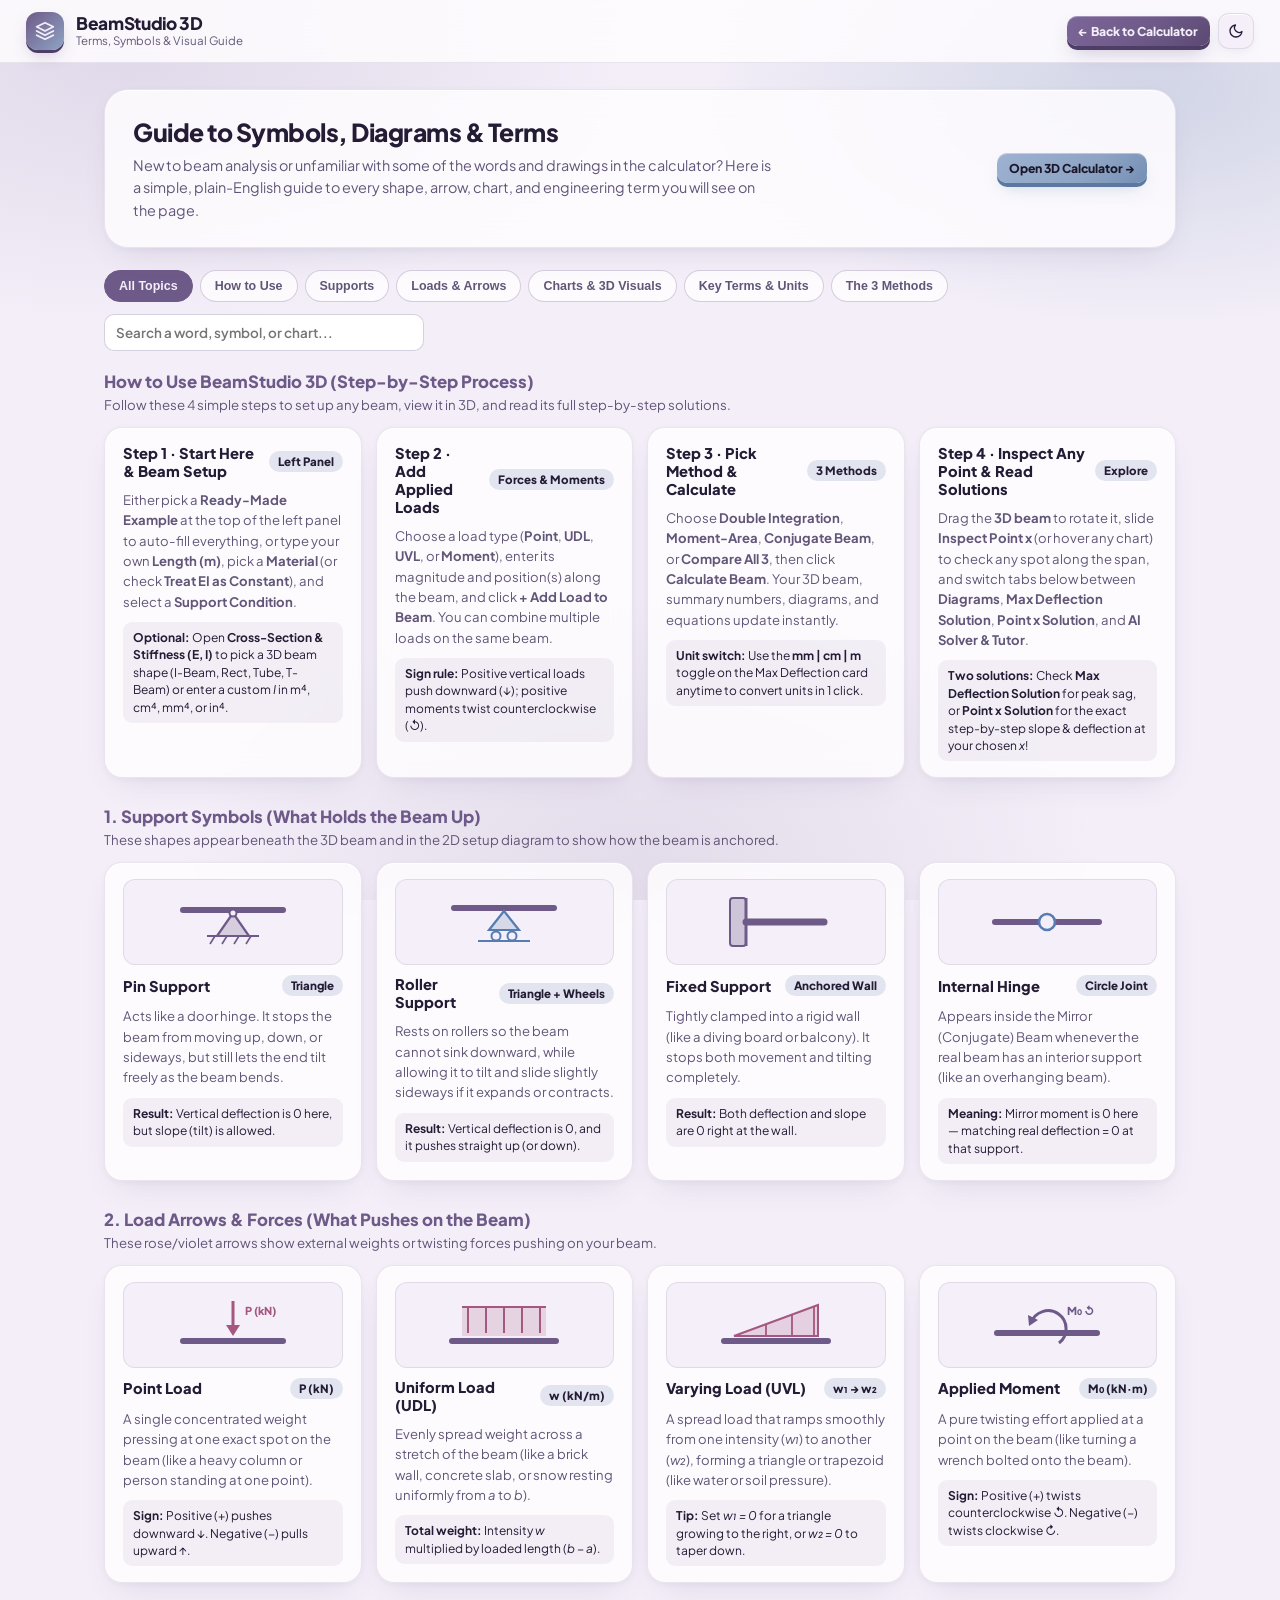
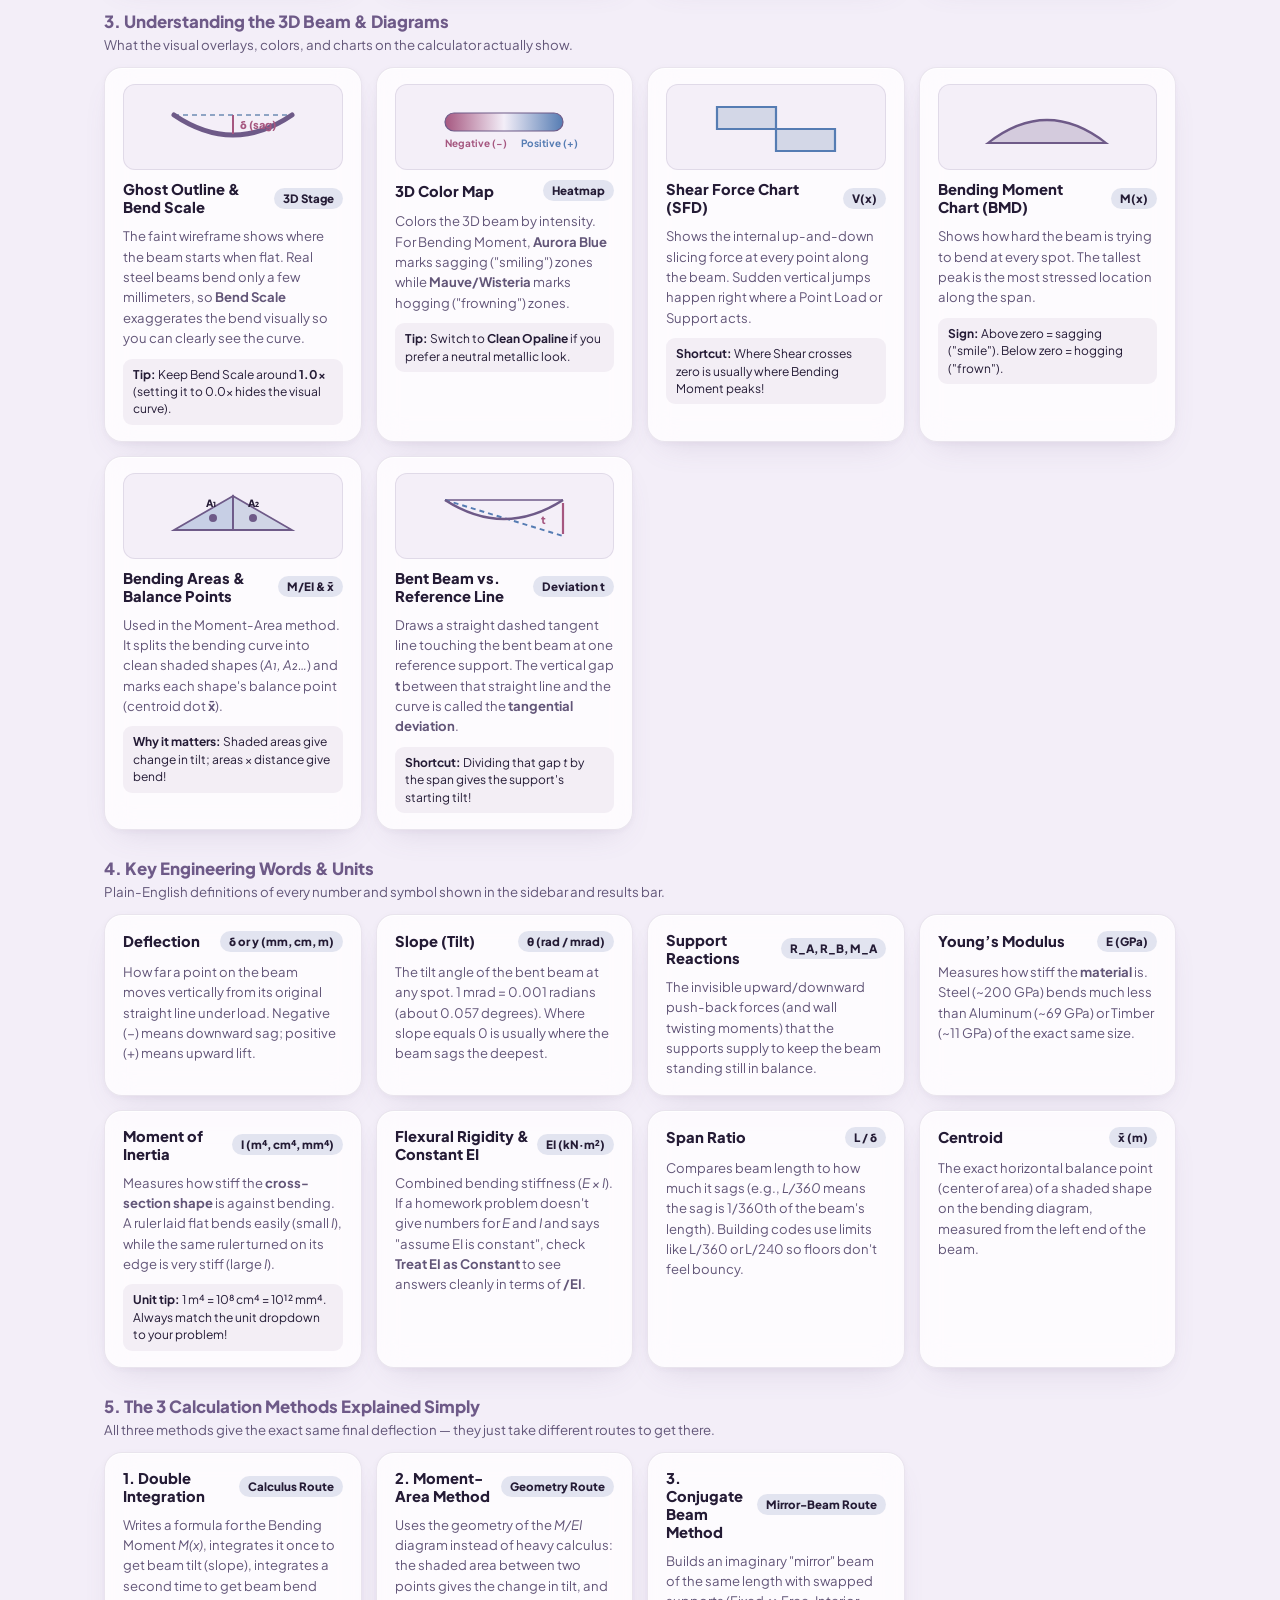
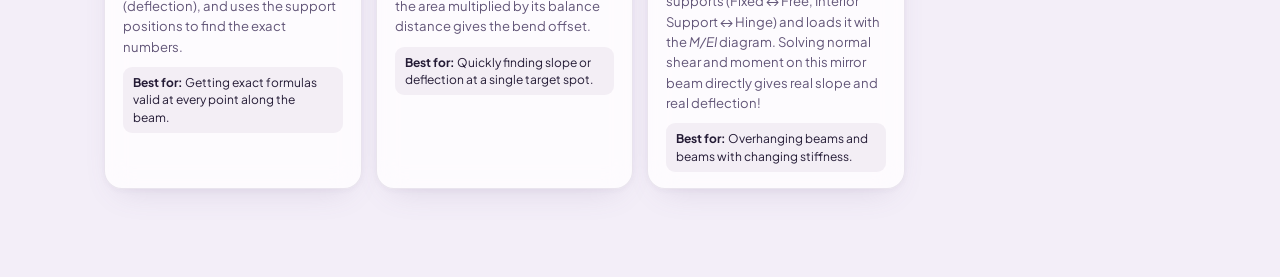
==== commit 1c466949: "Add Point x step-by-step solution, blank initial state, Start Here card, and How-to-Use guide" ====
--- a/glossary.html
+++ b/glossary.html
@@ -203,6 +203,7 @@
     <div class="filter-bar">
       <div class="filter-pills" id="categoryPills">
         <button class="filter-pill active" data-cat="all" type="button">All Topics</button>
+        <button class="filter-pill" data-cat="howto" type="button">How to Use</button>
         <button class="filter-pill" data-cat="supports" type="button">Supports</button>
         <button class="filter-pill" data-cat="loads" type="button">Loads &amp; Arrows</button>
         <button class="filter-pill" data-cat="diagrams" type="button">Charts &amp; 3D Visuals</button>
@@ -211,6 +212,49 @@
       </div>
       <input class="input-3d search-box" id="termSearchInput" type="search" placeholder="Search a word, symbol, or chart..." />
     </div>
+
+    <!-- 0. HOW THE CALCULATOR WORKS (STEP-BY-STEP PROCESS) -->
+    <section class="section-group" data-group="howto">
+      <h2 class="group-heading">How to Use BeamStudio 3D (Step-by-Step Process)</h2>
+      <p class="group-desc">Follow these 4 simple steps to set up any beam, view it in 3D, and read its full step-by-step solutions.</p>
+      <div class="visual-grid">
+        <article class="term-card" data-cat="howto">
+          <div class="term-head">
+            <span class="term-name">Step 1 · Start Here &amp; Beam Setup</span>
+            <span class="term-symbol">Left Panel</span>
+          </div>
+          <p class="term-def">Either pick a <b>Ready-Made Example</b> at the top of the left panel to auto-fill everything, or type your own <b>Length (m)</b>, pick a <b>Material</b> (or check <b>Treat EI as Constant</b>), and select a <b>Support Condition</b>.</p>
+          <div class="term-tip"><strong>Optional:</strong> Open <b>Cross-Section &amp; Stiffness (E, I)</b> to pick a 3D beam shape (I-Beam, Rect, Tube, T-Beam) or enter a custom <i>I</i> in m⁴, cm⁴, mm⁴, or in⁴.</div>
+        </article>
+
+        <article class="term-card" data-cat="howto">
+          <div class="term-head">
+            <span class="term-name">Step 2 · Add Applied Loads</span>
+            <span class="term-symbol">Forces &amp; Moments</span>
+          </div>
+          <p class="term-def">Choose a load type (<b>Point</b>, <b>UDL</b>, <b>UVL</b>, or <b>Moment</b>), enter its magnitude and position(s) along the beam, and click <b>+ Add Load to Beam</b>. You can combine multiple loads on the same beam.</p>
+          <div class="term-tip"><strong>Sign rule:</strong> Positive vertical loads push downward (↓); positive moments twist counterclockwise (↺).</div>
+        </article>
+
+        <article class="term-card" data-cat="howto">
+          <div class="term-head">
+            <span class="term-name">Step 3 · Pick Method &amp; Calculate</span>
+            <span class="term-symbol">3 Methods</span>
+          </div>
+          <p class="term-def">Choose <b>Double Integration</b>, <b>Moment-Area</b>, <b>Conjugate Beam</b>, or <b>Compare All 3</b>, then click <b>Calculate Beam</b>. Your 3D beam, summary numbers, diagrams, and equations update instantly.</p>
+          <div class="term-tip"><strong>Unit switch:</strong> Use the <b>mm | cm | m</b> toggle on the Max Deflection card anytime to convert units in 1 click.</div>
+        </article>
+
+        <article class="term-card" data-cat="howto">
+          <div class="term-head">
+            <span class="term-name">Step 4 · Inspect Any Point &amp; Read Solutions</span>
+            <span class="term-symbol">Explore</span>
+          </div>
+          <p class="term-def">Drag the <b>3D beam</b> to rotate it, slide <b>Inspect Point x</b> (or hover any chart) to check any spot along the span, and switch tabs below between <b>Diagrams</b>, <b>Max Deflection Solution</b>, <b>Point x Solution</b>, and <b>AI Solver &amp; Tutor</b>.</p>
+          <div class="term-tip"><strong>Two solutions:</strong> Check <b>Max Deflection Solution</b> for peak sag, or <b>Point x Solution</b> for the exact step-by-step slope &amp; deflection at your chosen <i>x</i>!</div>
+        </article>
+      </div>
+    </section>
 
     <!-- 1. SUPPORT SYMBOLS -->
     <section class="section-group" data-group="supports">
--- a/css/styles.css
+++ b/css/styles.css
@@ -197,37 +197,135 @@
 .icon-btn:hover { transform: translateY(-1px); border-color: var(--aurora); }
 
 /* ==========================================================================
-   Welcome Tip Banner (Gentle First-Time Guidance, Dismissible)
+   Start Here Sidebar Highlight Card & Right-Side Terms Guide Bar
    ========================================================================== */
-.welcome-banner {
-  max-width: 1580px;
-  margin: 16px auto 0;
-  padding: 11px 18px;
-  border-radius: 14px;
-  background: linear-gradient(90deg, rgba(142, 164, 196, 0.22), rgba(205, 196, 220, 0.28));
+.start-here-card {
+  background: linear-gradient(135deg, rgba(110, 90, 136, 0.14), rgba(142, 164, 196, 0.20));
+  border: 1.5px solid var(--wisteria);
+  border-radius: var(--radius-xl);
+  box-shadow: var(--shadow-card);
+  padding: 15px 17px;
+}
+.start-here-badge {
+  display: inline-flex;
+  align-items: center;
+  gap: 6px;
+  padding: 4px 10px;
+  border-radius: 99px;
+  background: var(--wisteria);
+  color: var(--starlight);
+  font-size: 0.70rem;
+  font-weight: 800;
+  letter-spacing: 0.06em;
+  text-transform: uppercase;
+  margin-bottom: 8px;
+}
+.start-here-lead {
+  font-size: 0.84rem;
+  font-weight: 800;
+  color: var(--text-primary);
+  margin: 0 0 8px;
+  line-height: 1.35;
+}
+
+.right-guide-bar {
+  display: flex;
+  align-items: center;
+  justify-content: flex-end;
+  gap: 12px;
+  padding: 10px 16px;
+  border-radius: 15px;
+  background: var(--surface-card);
+  backdrop-filter: blur(14px);
   border: 1px solid var(--border-strong);
-  display: flex;
-  align-items: center;
-  justify-content: space-between;
-  gap: 14px;
+  box-shadow: var(--shadow-card);
+  font-size: 0.80rem;
+  color: var(--text-secondary);
+}
+.right-guide-link {
+  display: inline-flex;
+  align-items: center;
+  gap: 6px;
+  padding: 6px 12px;
+  border-radius: 10px;
+  background: linear-gradient(135deg, rgba(110, 90, 136, 0.14), rgba(142, 164, 196, 0.24));
+  border: 1px solid var(--border-strong);
+  color: var(--wisteria);
+  font-weight: 800;
+  text-decoration: none;
+  white-space: nowrap;
+  transition: all 0.16s ease;
+}
+[data-theme="dark"] .right-guide-link { color: var(--starlight); }
+.right-guide-link:hover {
+  background: var(--wisteria);
+  color: var(--starlight);
+  border-color: var(--wisteria);
+}
+
+/* Clean Empty-State Studio Overlay for Blank Initial Launch */
+.stage-empty-overlay {
+  position: absolute;
+  inset: 0;
+  z-index: 6;
+  display: grid;
+  place-items: center;
+  padding: 24px;
+  background: radial-gradient(circle at 50% 45%, rgba(243, 238, 248, 0.78), rgba(243, 238, 248, 0.92));
+  backdrop-filter: blur(3px);
+  text-align: center;
+}
+[data-theme="dark"] .stage-empty-overlay {
+  background: radial-gradient(circle at 50% 45%, rgba(28, 22, 42, 0.76), rgba(20, 15, 32, 0.92));
+}
+.stage-empty-card {
+  max-width: 440px;
+  padding: 22px 24px;
+  border-radius: 20px;
+  background: var(--surface-card-solid);
+  border: 1px solid var(--border-strong);
+  box-shadow: var(--shadow-card);
+}
+.stage-empty-card h3 {
+  margin: 0 0 8px;
+  font-size: 1.05rem;
+  font-weight: 800;
+  color: var(--text-primary);
+}
+.stage-empty-card p {
+  margin: 0 0 14px;
   font-size: 0.82rem;
-  line-height: 1.45;
-  margin-left: 26px;
-  margin-right: 26px;
-}
-.welcome-banner strong { color: var(--wisteria); }
-[data-theme="dark"] .welcome-banner strong { color: var(--starlight); }
-.banner-close {
-  border: none;
-  background: transparent;
-  color: var(--text-secondary);
-  font-size: 0.85rem;
-  font-weight: 800;
-  cursor: pointer;
-  padding: 4px 8px;
-  border-radius: 8px;
-}
-.banner-close:hover { background: rgba(110, 90, 136, 0.14); }
+  color: var(--text-secondary);
+  line-height: 1.55;
+}
+
+.empty-panel-card {
+  text-align: center;
+  padding: 34px 20px;
+  border-radius: 16px;
+  background: var(--surface-soft);
+  border: 1px dashed var(--border-strong);
+  color: var(--text-secondary);
+  font-size: 0.84rem;
+  line-height: 1.55;
+}
+
+.point-x-inline {
+  display: inline-flex;
+  align-items: center;
+  gap: 8px;
+  padding: 6px 12px;
+  border-radius: 12px;
+  background: var(--surface-soft);
+  border: 1px solid var(--border-strong);
+  font-size: 0.8rem;
+  font-weight: 700;
+}
+.point-x-inline input {
+  width: 78px;
+  padding: 5px 8px;
+  font-size: 0.82rem;
+}
 
 /* ==========================================================================
    Main Two-Column Studio Workspace
